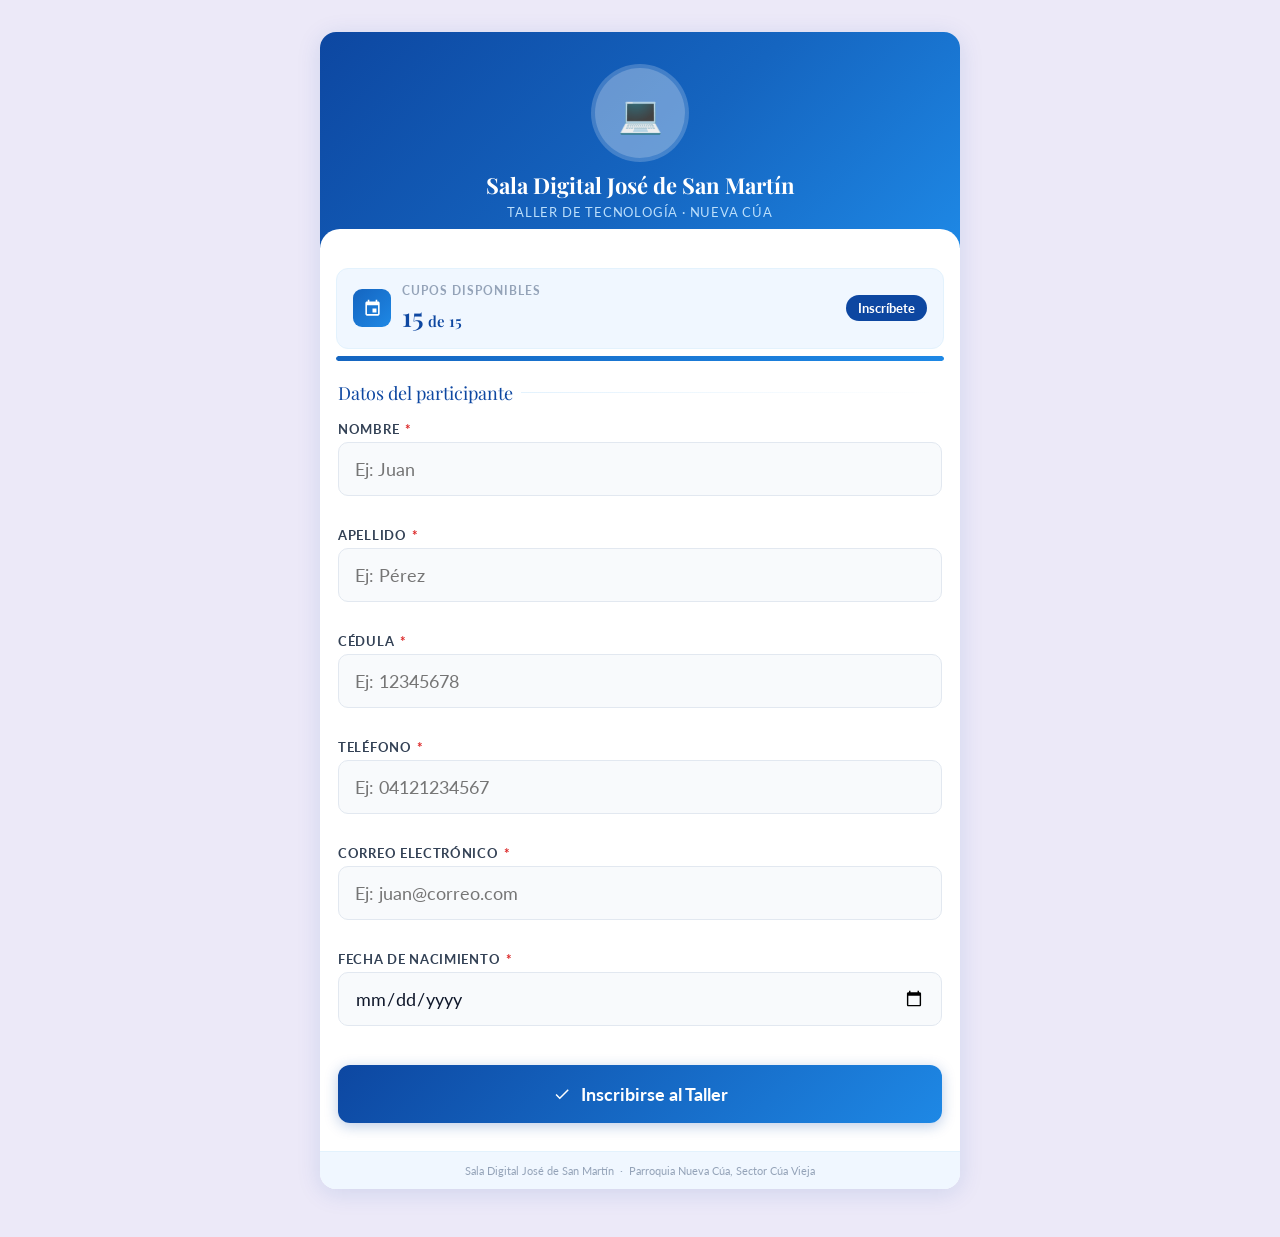
==== index.html @ b08dc326 "Separando html css, script" ====
<!DOCTYPE html>
<html lang="es">
<head>
  <meta charset="UTF-8">
  <meta name="viewport" content="width=device-width, initial-scale=1.0">
  <title>Taller de Tecnología · Sala Digital José de San Martín</title>
  <link href="https://fonts.googleapis.com/css2?family=Playfair+Display:wght@600;700&family=Lato:wght@300;400;700&display=swap" rel="stylesheet">
  <link rel="stylesheet" href="styles.css">
</head>
<body>

<!-- Toast de notificaciones -->
<div id="toast">
  <span class="toast-icon" id="toast-icon"></span>
  <span id="toast-msg"></span>
</div>

<div class="card">

  <!-- Header -->
  <div class="card-header">
    <div class="logo-wrap">
      <img src="https://i.ibb.co/Z6gtJdS7/Logo-SD.jpg" alt="Logo Sala Digital"
           onerror="this.parentElement.innerHTML='<div style=\'width:90px;height:90px;border-radius:50%;background:rgba(255,255,255,0.2);display:flex;align-items:center;justify-content:center;font-size:36px;\'>💻</div>'">
    </div>
    <h1 class="header-title">Sala Digital José de San Martín</h1>
    <p class="header-sub">Taller de Tecnología · Nueva Cúa</p>
  </div>

  <!-- Contador de cupos -->
  <div class="counter-bar" id="counter-bar">
    <div class="counter-icon">
      <svg viewBox="0 0 24 24">
        <path d="M17 12h-5v5h5v-5zM16 1v2H8V1H6v2H5c-1.11 0-1.99.9-1.99 2L3 19c0 1.1.89 2 2 2h14c1.1 0 2-.9 2-2V5c0-1.1-.9-2-2-2h-1V1h-2zm3 18H5V8h14v11z"/>
      </svg>
    </div>
    <div class="counter-text">
      <div class="counter-label">Cupos disponibles</div>
      <div class="counter-value"><span id="cupos-left">15</span> de 15</div>
    </div>
    <div class="counter-pill" id="counter-pill">Inscríbete</div>
  </div>
  <div class="progress-wrap">
    <div class="progress-fill" id="progress-fill" style="width:100%"></div>
  </div>

  <!-- Formulario -->
  <div id="form-section" class="form-section">
    <p class="section-title">Datos del participante</p>
    <div class="fields">

      <div class="field">
        <label>Nombre <span class="req">*</span></label>
        <input type="text" id="nombre" placeholder="Ej: Juan"
               autocomplete="given-name"
               oninput="soloLetras(this)" onblur="validarCampo(this)">
        <span class="err-msg" id="err-nombre"></span>
      </div>

      <div class="field">
        <label>Apellido <span class="req">*</span></label>
        <input type="text" id="apellido" placeholder="Ej: Pérez"
               autocomplete="family-name"
               oninput="soloLetras(this)" onblur="validarCampo(this)">
        <span class="err-msg" id="err-apellido"></span>
      </div>

      <div class="field">
        <label>Cédula <span class="req">*</span></label>
        <input type="tel" id="cedula" placeholder="Ej: 12345678"
               maxlength="12" inputmode="numeric"
               oninput="soloNumeros(this)" onblur="validarCampo(this)">
        <span class="err-msg" id="err-cedula"></span>
      </div>

      <div class="field">
        <label>Teléfono <span class="req">*</span></label>
        <input type="tel" id="telefono" placeholder="Ej: 04121234567"
               maxlength="15" inputmode="numeric"
               oninput="soloNumeros(this)" onblur="validarCampo(this)">
        <span class="err-msg" id="err-telefono"></span>
      </div>

      <div class="field field-full">
        <label>Correo electrónico <span class="req">*</span></label>
        <input type="email" id="correo" placeholder="Ej: juan@correo.com"
               autocomplete="email" inputmode="email"
               onblur="validarCampo(this)">
        <span class="err-msg" id="err-correo"></span>
      </div>

      <div class="field field-full">
        <label>Fecha de nacimiento <span class="req">*</span></label>
        <input type="date" id="fechaNacimiento" onblur="validarCampo(this)">
        <span class="err-msg" id="err-fechaNacimiento"></span>
      </div>

    </div>

    <button class="btn-submit" id="btn-submit" onclick="submitForm()">
      <svg width="18" height="18" viewBox="0 0 24 24" fill="white">
        <path d="M9 16.17L4.83 12l-1.42 1.41L9 19 21 7l-1.41-1.41z"/>
      </svg>
      Inscribirse al Taller
    </button>
  </div>

  <!-- Sin cupos -->
  <div id="no-cupos">
    <div class="no-cupos-icon">🔒</div>
    <h2>¡Cupos agotados!</h2>
    <p>Lo sentimos, el <strong>Taller de Tecnología</strong><br>
       ya no tiene cupos disponibles.<br><br>
       Contáctenos para información sobre futuros talleres.</p>
  </div>

  <!-- Footer -->
  <div class="card-footer">
    Sala Digital José de San Martín &nbsp;·&nbsp; Parroquia Nueva Cúa, Sector Cúa Vieja
  </div>

</div><!-- /card -->

<script src="app.js"></script>
</body>
</html>
---- styles.css ----
/* ============================================================
   TALLER DE TECNOLOGÍA — Sala Digital José de San Martín
   styles.css
   ============================================================ */

*, *::before, *::after { box-sizing: border-box; margin: 0; padding: 0; }

:root {
  --blue-900: #0d47a1;
  --blue-800: #1565c0;
  --blue-600: #1e88e5;
  --blue-100: #e3f2fd;
  --blue-50:  #f0f7ff;
  --white:    #ffffff;
  --gray-50:  #f8fafc;
  --gray-200: #e2e8f0;
  --gray-400: #94a3b8;
  --gray-700: #334155;
  --gray-900: #0f172a;
  --danger:   #dc2626;
}

html {
  width: 100%;
  min-width: 0;
  -webkit-text-size-adjust: 100%;
  text-size-adjust: 100%;
}

body {
  width: 100%;
  min-height: 100vh;
  background: #ece9f8;
  font-family: 'Lato', sans-serif;
  color: var(--gray-900);
  padding: 0;
  margin: 0;
  overflow-x: hidden;
}

/* ── Card ── */
.card {
  width: 100%;
  max-width: 100%;
  margin: 0;
  background: var(--white);
  border-radius: 0;
  box-shadow: none;
  overflow: hidden;
  min-height: 100vh;
}

@media (min-width: 680px) {
  body {
    padding: 32px 16px 48px;
    display: flex;
    justify-content: center;
  }
  .card {
    max-width: 640px;
    border-radius: 16px;
    min-height: unset;
    box-shadow: 0 4px 24px rgba(13,71,161,0.13);
    margin: 0 auto;
  }
}

/* ── Header ── */
.card-header {
  background: linear-gradient(135deg, var(--blue-900) 0%, var(--blue-800) 55%, var(--blue-600) 100%);
  padding: 32px 20px 28px;
  text-align: center;
  position: relative;
}
.card-header::after {
  content: '';
  position: absolute;
  bottom: -1px; left: 0; right: 0;
  height: 20px;
  background: var(--white);
  border-radius: 20px 20px 0 0;
}
.logo-wrap {
  display: inline-block;
  border-radius: 50%;
  padding: 4px;
  background: rgba(255,255,255,0.2);
  margin-bottom: 10px;
}
.logo-wrap img {
  width: 90px; height: 90px;
  border-radius: 50%;
  object-fit: cover;
  display: block;
  border: 3px solid rgba(255,255,255,0.65);
}
.header-title {
  font-family: 'Playfair Display', serif;
  font-size: 22px;
  color: var(--white);
  margin-bottom: 4px;
  line-height: 1.25;
}
.header-sub {
  font-size: 13px;
  color: #bbdefb;
  letter-spacing: 0.8px;
  text-transform: uppercase;
}

/* ── Contador ── */
.counter-bar {
  margin: 20px 16px 0;
  background: var(--blue-50);
  border: 1.5px solid var(--blue-100);
  border-radius: 12px;
  padding: 14px 16px;
  display: flex;
  align-items: center;
  gap: 11px;
}
.counter-icon {
  width: 38px; height: 38px; min-width: 38px;
  border-radius: 9px;
  background: linear-gradient(135deg, var(--blue-800), var(--blue-600));
  display: flex; align-items: center; justify-content: center;
}
.counter-icon svg { width: 19px; height: 19px; fill: white; }
.counter-text { flex: 1; min-width: 0; }
.counter-label {
  font-size: 12px; font-weight: 700;
  letter-spacing: 1px; text-transform: uppercase;
  color: var(--gray-400); margin-bottom: 1px;
}
.counter-value {
  font-family: 'Playfair Display', serif;
  font-size: 15px;
  color: var(--blue-900); font-weight: 600;
}
.counter-value span { font-size: 26px; }
.counter-pill {
  background: var(--blue-900); color: white;
  border-radius: 20px; padding: 5px 12px;
  font-size: 13px;
  font-weight: 700; white-space: nowrap; flex-shrink: 0;
}
.counter-pill.warning { background: #e65100; }
.counter-pill.danger  { background: var(--danger); }

.progress-wrap {
  margin: 7px 16px 0;
  height: 5px; background: var(--blue-100);
  border-radius: 99px; overflow: hidden;
}
.progress-fill {
  height: 100%;
  background: linear-gradient(90deg, var(--blue-800), var(--blue-600));
  border-radius: 99px;
  transition: width 0.6s cubic-bezier(.4,0,.2,1);
}

/* ── Formulario ── */
.form-section { padding: 20px 18px 28px; }

.section-title {
  font-family: 'Playfair Display', serif;
  font-size: 18px;
  color: var(--blue-900);
  margin-bottom: 16px;
  display: flex; align-items: center; gap: 8px;
}
.section-title::after {
  content: ''; flex: 1; height: 1.5px;
  background: linear-gradient(90deg, var(--blue-100), transparent);
}

.fields {
  display: grid;
  grid-template-columns: 1fr;
  gap: 12px;
}
.field-full { grid-column: 1; }

.field { display: flex; flex-direction: column; gap: 5px; }
.field label {
  font-size: 13px;
  font-weight: 700; letter-spacing: 0.7px;
  text-transform: uppercase; color: var(--gray-700);
}
.field label .req { color: var(--danger); margin-left: 2px; }

.field input {
  height: 54px;
  border: 1.5px solid var(--gray-200);
  border-radius: 10px;
  padding: 0 16px;
  font-family: 'Lato', sans-serif;
  font-size: 18px;
  color: var(--gray-900);
  background: var(--gray-50);
  width: 100%;
  outline: none;
  -webkit-appearance: none; appearance: none;
  transition: border-color .2s, box-shadow .2s, background .2s;
}
.field input:focus {
  border-color: var(--blue-600);
  background: white;
  box-shadow: 0 0 0 3px rgba(30,136,229,0.13);
}
.field input.error {
  border-color: var(--danger);
  background: #fff5f5;
}
input[type="date"] { -webkit-appearance: none; appearance: none; }

.field .err-msg {
  font-size: 13px; color: var(--danger);
  min-height: 14px; font-weight: 600;
}

/* ── Botón ── */
.btn-submit {
  margin-top: 20px; width: 100%; height: 58px;
  background: linear-gradient(135deg, var(--blue-900), var(--blue-600));
  color: white; border: none; border-radius: 12px;
  font-family: 'Lato', sans-serif;
  font-size: 18px;
  font-weight: 700; cursor: pointer;
  display: flex; align-items: center; justify-content: center; gap: 10px;
  box-shadow: 0 3px 14px rgba(13,71,161,0.28);
  -webkit-tap-highlight-color: transparent;
  transition: opacity .2s, transform .15s;
}
.btn-submit:active:not(:disabled) { transform: scale(0.97); opacity: 0.88; }
.btn-submit:disabled {
  background: var(--gray-200); color: var(--gray-400);
  box-shadow: none; cursor: not-allowed;
}

/* ── Spinner ── */
.spinner {
  width: 18px; height: 18px;
  border: 2.5px solid rgba(255,255,255,0.35);
  border-top-color: white; border-radius: 50%;
  animation: spin .7s linear infinite;
}
@keyframes spin { to { transform: rotate(360deg); } }

/* ── Toast ── */
#toast {
  position: fixed; top: 14px; left: 50%;
  transform: translateX(-50%) translateY(-120px);
  width: calc(100% - 24px); max-width: 560px;
  padding: 13px 16px; border-radius: 11px;
  font-size: 15px; font-weight: 600;
  display: flex; align-items: flex-start; gap: 10px;
  box-shadow: 0 8px 30px rgba(0,0,0,0.18);
  transition: transform .4s cubic-bezier(.34,1.56,.64,1), opacity .3s;
  opacity: 0; z-index: 9999; pointer-events: none;
}
#toast.show { transform: translateX(-50%) translateY(0); opacity: 1; }
#toast.success { background: #dcfce7; color: #14532d; border: 1.5px solid #86efac; }
#toast.error   { background: #fee2e2; color: #7f1d1d; border: 1.5px solid #fca5a5; }
#toast.warning { background: #fef9c3; color: #713f12; border: 1.5px solid #fde047; }
.toast-icon { font-size: 17px; flex-shrink: 0; margin-top: 1px; }
#toast-msg { line-height: 1.4; }

/* ── Sin cupos ── */
#no-cupos {
  display: none; padding: 44px 20px;
  text-align: center;
}
.no-cupos-icon {
  width: 68px; height: 68px; background: #fee2e2;
  border-radius: 50%;
  display: flex; align-items: center; justify-content: center;
  margin: 0 auto 14px; font-size: 32px;
}
#no-cupos h2 {
  font-family: 'Playfair Display', serif;
  font-size: 21px;
  color: var(--danger); margin-bottom: 8px;
}
#no-cupos p { font-size: 14px; color: var(--gray-700); line-height: 1.6; }

/* ── Footer ── */
.card-footer {
  padding: 12px 16px;
  background: var(--blue-50);
  border-top: 1px solid var(--blue-100);
  text-align: center;
  font-size: 11px;
  color: var(--gray-400);
}
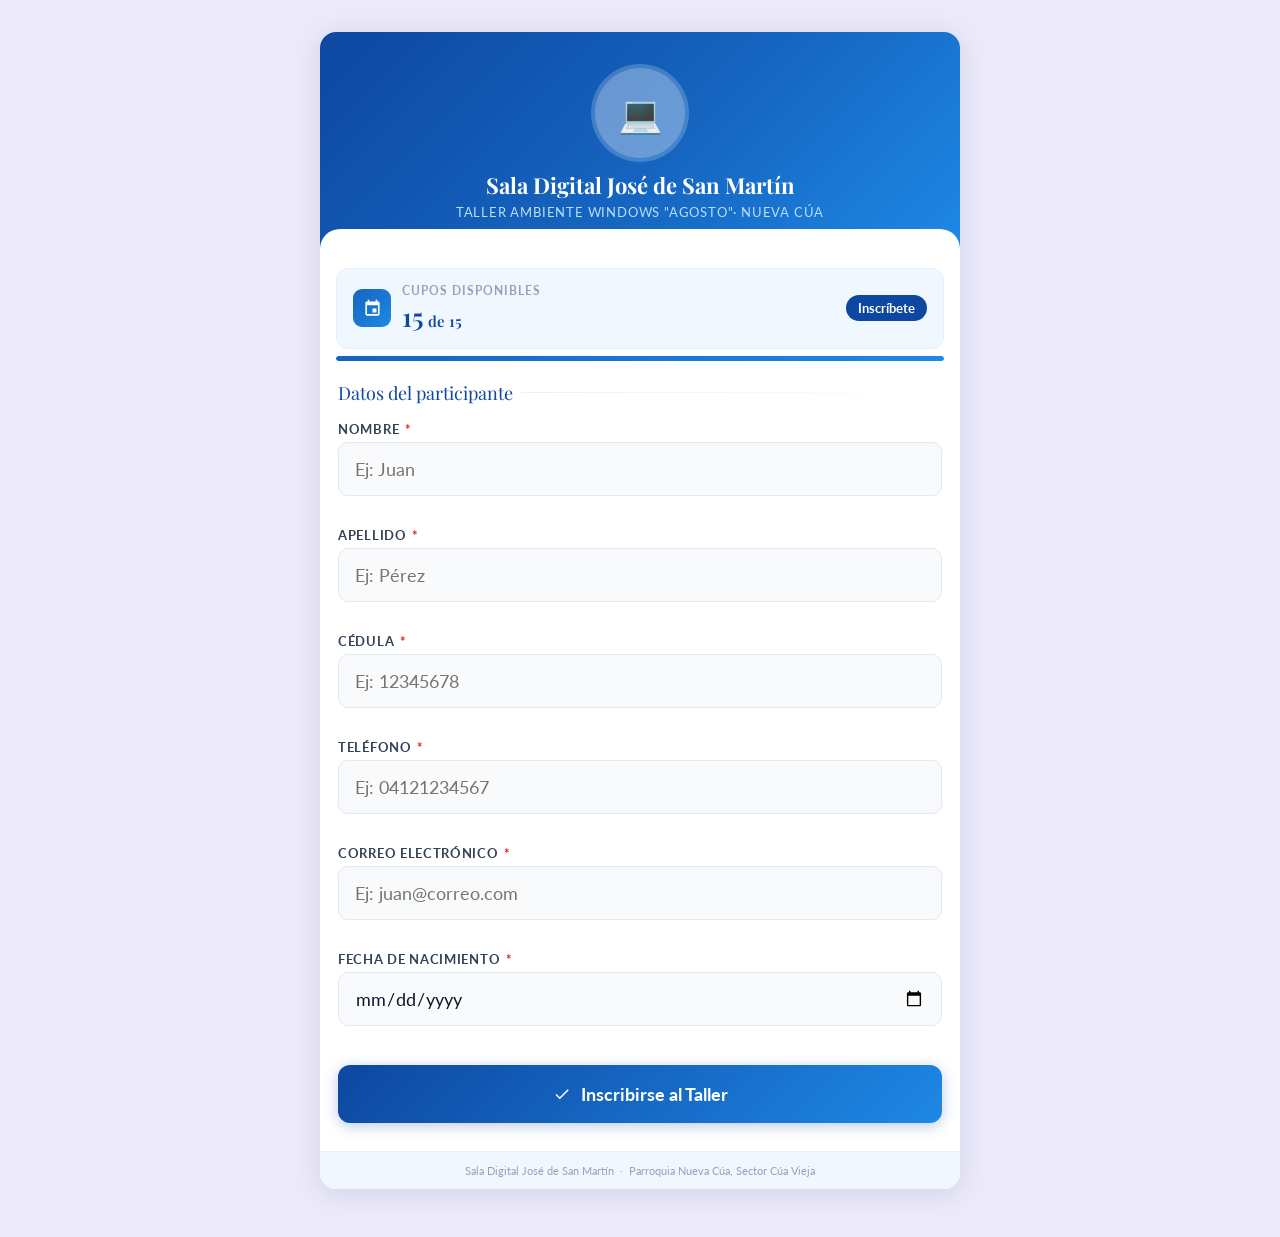
==== commit c7d295d5: "Update index.html Cambio nombre del taller" ====
--- a/index.html
+++ b/index.html
@@ -20,11 +20,11 @@
   <!-- Header -->
   <div class="card-header">
     <div class="logo-wrap">
-      <img src="https://i.ibb.co/Z6gtJdS7/Logo-SD.jpg" alt="Logo Sala Digital"
+      <img src="https://i.ibb.co/JR3Kg4HR/Logo-SD.jpg" alt="Logo Sala Digital"
            onerror="this.parentElement.innerHTML='<div style=\'width:90px;height:90px;border-radius:50%;background:rgba(255,255,255,0.2);display:flex;align-items:center;justify-content:center;font-size:36px;\'>💻</div>'">
     </div>
     <h1 class="header-title">Sala Digital José de San Martín</h1>
-    <p class="header-sub">Taller de Tecnología · Nueva Cúa</p>
+    <p class="header-sub">Taller Ambiente Windows "Agosto"· Nueva Cúa</p>
   </div>
 
   <!-- Contador de cupos -->
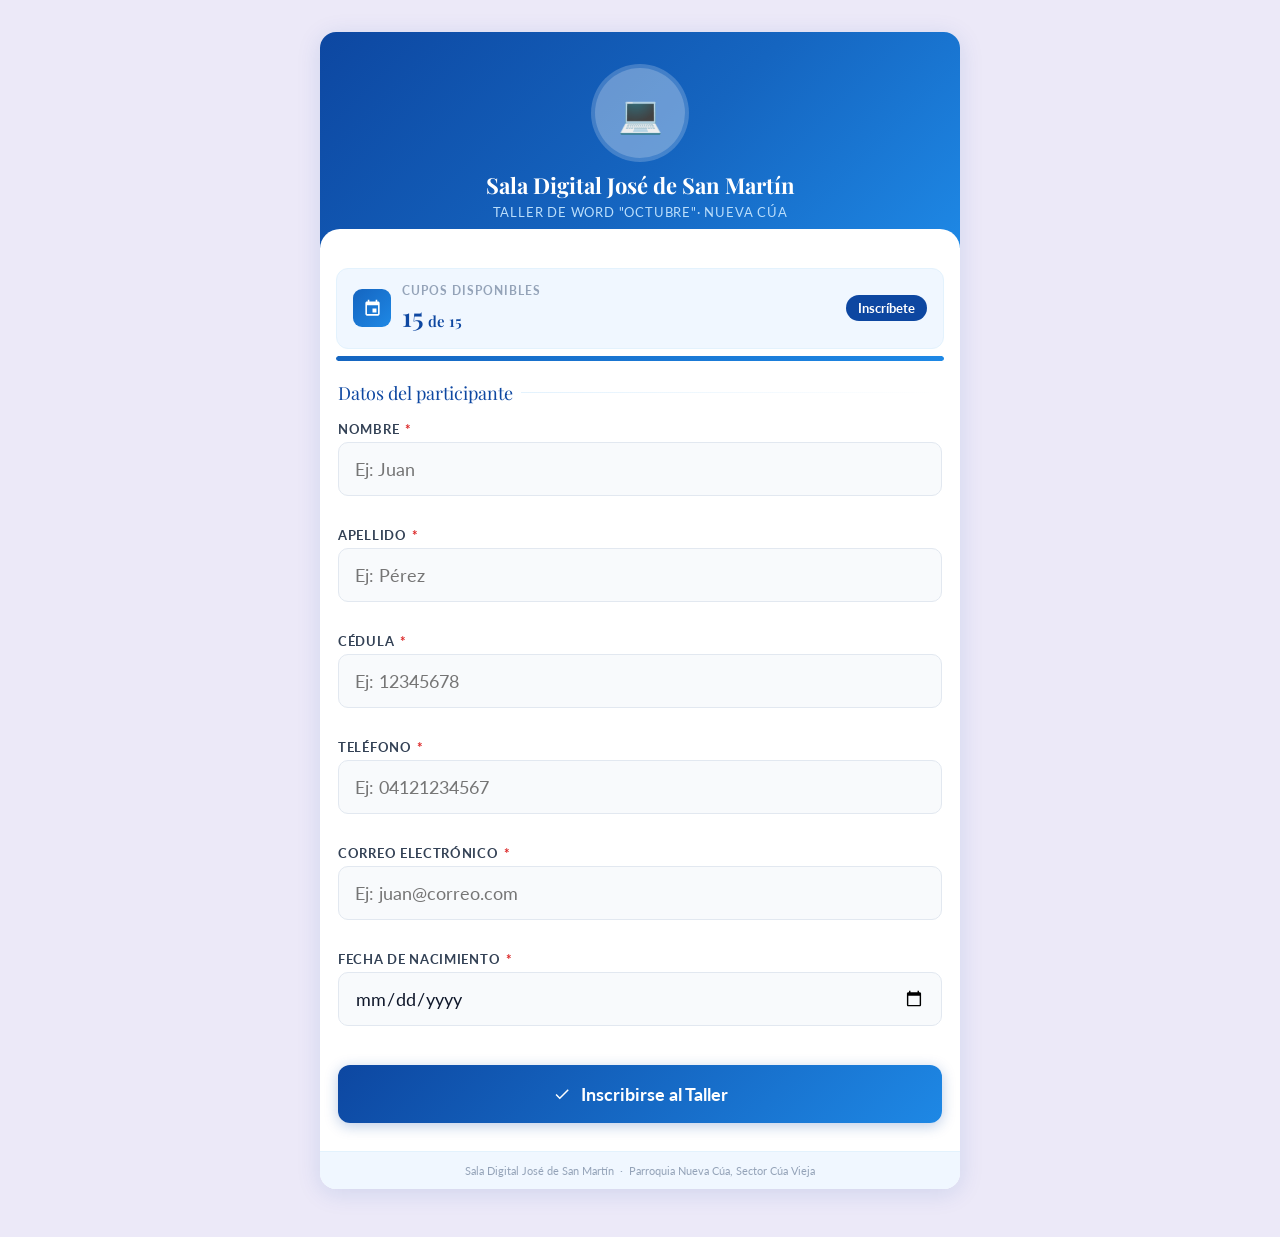
==== commit 9bf52c39: "Update index.html Taller Octubre" ====
--- a/index.html
+++ b/index.html
@@ -24,7 +24,7 @@
            onerror="this.parentElement.innerHTML='<div style=\'width:90px;height:90px;border-radius:50%;background:rgba(255,255,255,0.2);display:flex;align-items:center;justify-content:center;font-size:36px;\'>💻</div>'">
     </div>
     <h1 class="header-title">Sala Digital José de San Martín</h1>
-    <p class="header-sub">Taller Ambiente Windows "Agosto"· Nueva Cúa</p>
+    <p class="header-sub">Taller de Word "Octubre"· Nueva Cúa</p>
   </div>
 
   <!-- Contador de cupos -->
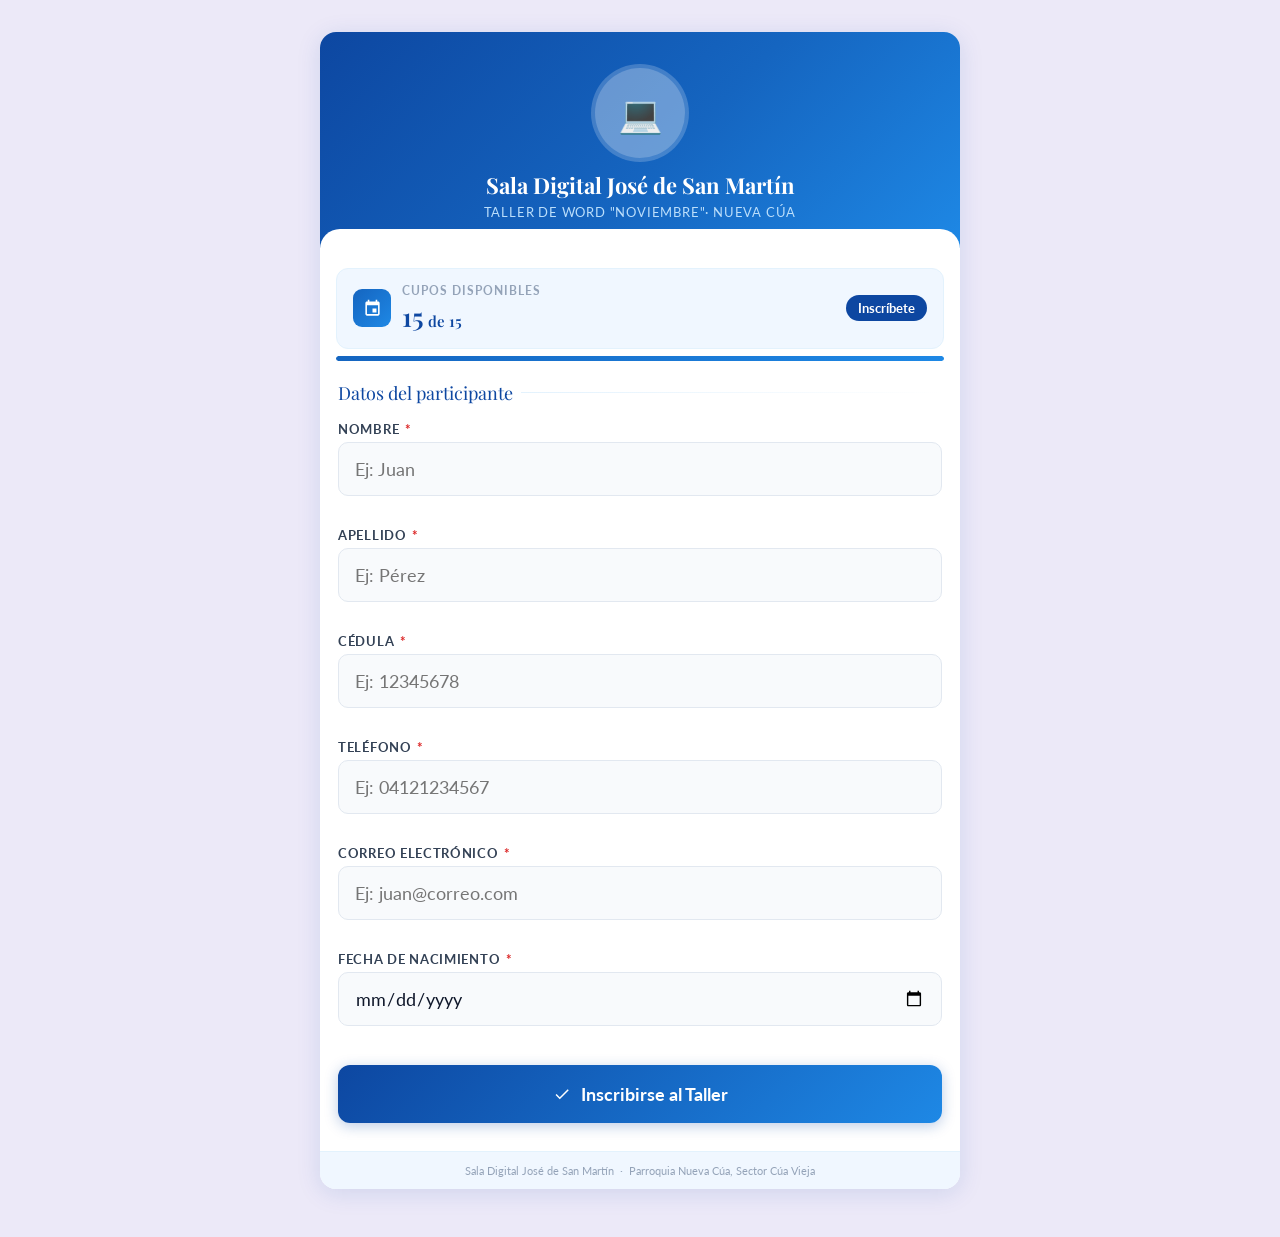
==== commit 5f7c14b6: "Update index.html Word Noviembre" ====
--- a/index.html
+++ b/index.html
@@ -24,7 +24,7 @@
            onerror="this.parentElement.innerHTML='<div style=\'width:90px;height:90px;border-radius:50%;background:rgba(255,255,255,0.2);display:flex;align-items:center;justify-content:center;font-size:36px;\'>💻</div>'">
     </div>
     <h1 class="header-title">Sala Digital José de San Martín</h1>
-    <p class="header-sub">Taller de Word "Octubre"· Nueva Cúa</p>
+    <p class="header-sub">Taller de Word "Noviembre"· Nueva Cúa</p>
   </div>
 
   <!-- Contador de cupos -->
